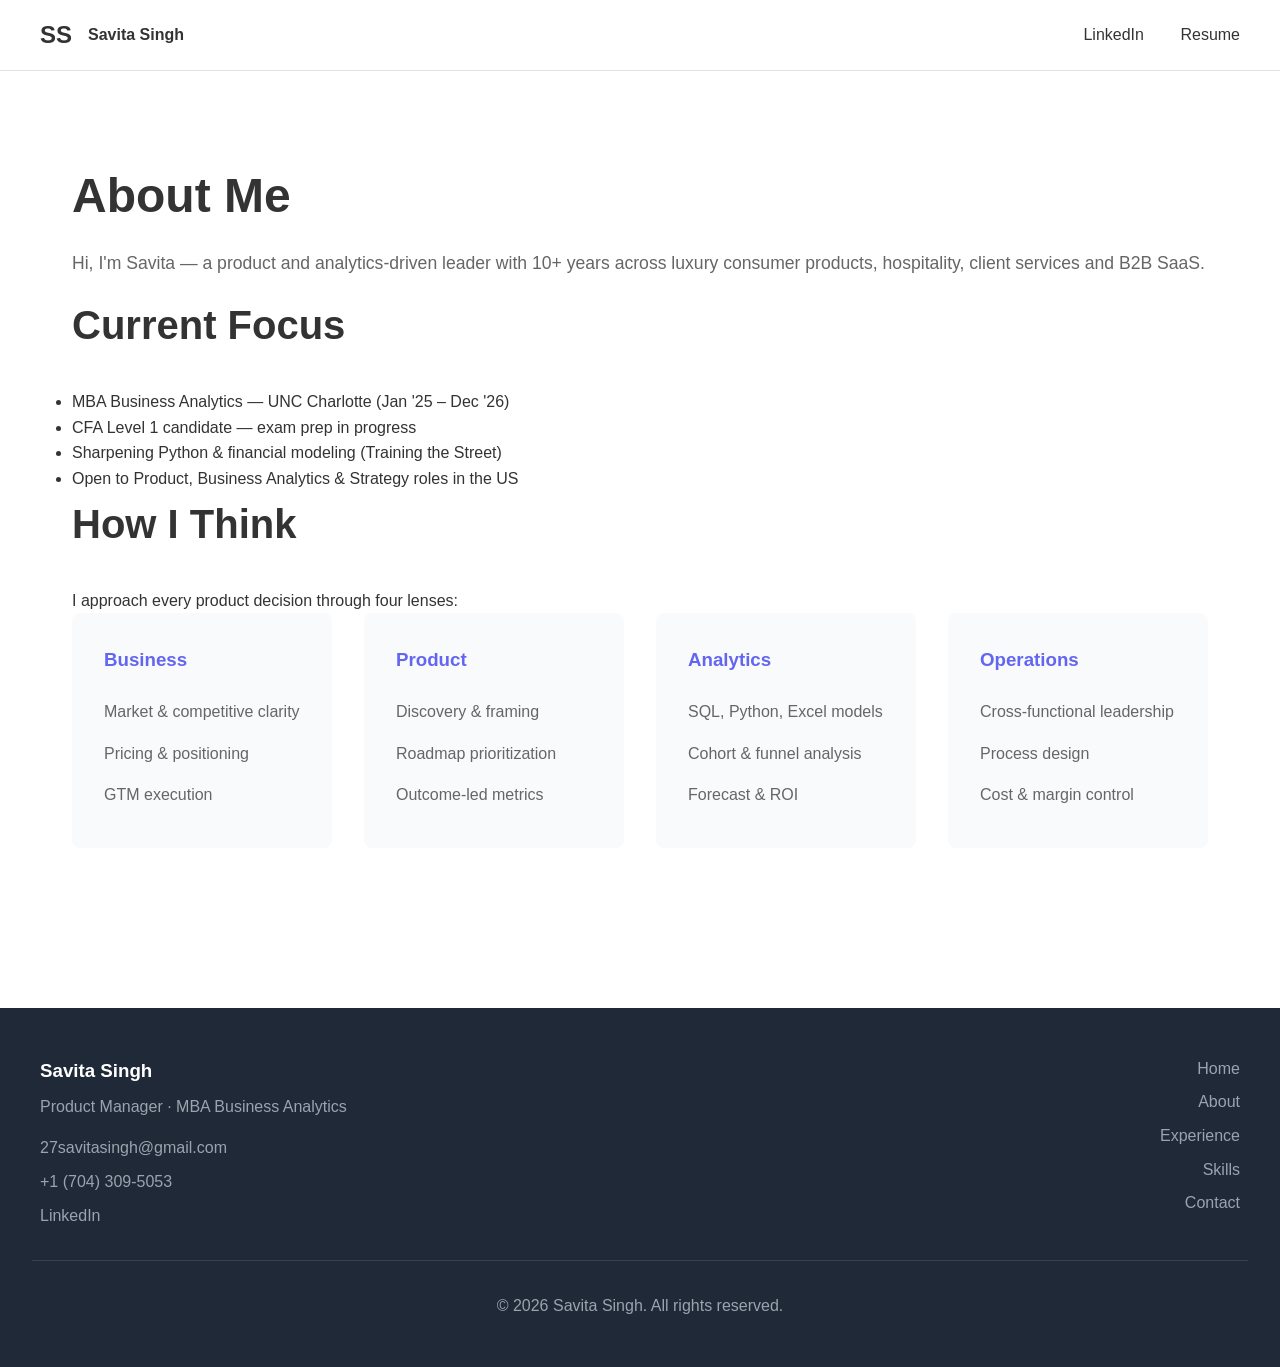
==== about.html @ 09a3bdda "Initial commit: Portfolio website" ====
<!DOCTYPE html>
<html lang="en">
<head>
    <meta charset="UTF-8">
    <meta name="viewport" content="width=device-width, initial-scale=1.0">
    <title>About - Savita Singh</title>
    <link rel="stylesheet" href="styles.css">
</head>
<body>
    <header>
        <nav>
            <div class="logo">SS</div>
            <div class="nav-title">Savita Singh</div>
            <div class="nav-links">
                <a href="https://www.linkedin.com/in/savitasinghs/" target="_blank">LinkedIn</a>
                <a href="savita-singh-resume.pdf" target="_blank">Resume</a>
            </div>
        </nav>
    </header>

    <main>
        <section>
            <h1>About Me</h1>
            <p class="intro">Hi, I'm Savita — a product and analytics-driven leader with 10+ years across luxury consumer products, hospitality, client services and B2B SaaS.</p>
            
            <h2>Current Focus</h2>
            <ul>
                <li>MBA Business Analytics — UNC Charlotte (Jan '25 – Dec '26)</li>
                <li>CFA Level 1 candidate — exam prep in progress</li>
                <li>Sharpening Python & financial modeling (Training the Street)</li>
                <li>Open to Product, Business Analytics & Strategy roles in the US</li>
            </ul>
            
            <h2>How I Think</h2>
            <p>I approach every product decision through four lenses:</p>
            
            <div class="lenses-grid">
                <div class="lens">
                    <h3>Business</h3>
                    <ul>
                        <li>Market & competitive clarity</li>
                        <li>Pricing & positioning</li>
                        <li>GTM execution</li>
                    </ul>
                </div>
                <div class="lens">
                    <h3>Product</h3>
                    <ul>
                        <li>Discovery & framing</li>
                        <li>Roadmap prioritization</li>
                        <li>Outcome-led metrics</li>
                    </ul>
                </div>
                <div class="lens">
                    <h3>Analytics</h3>
                    <ul>
                        <li>SQL, Python, Excel models</li>
                        <li>Cohort & funnel analysis</li>
                        <li>Forecast & ROI</li>
                    </ul>
                </div>
                <div class="lens">
                    <h3>Operations</h3>
                    <ul>
                        <li>Cross-functional leadership</li>
                        <li>Process design</li>
                        <li>Cost & margin control</li>
                    </ul>
                </div>
            </div>
        </section>
    </main>

    <footer>
        <div class="footer-content">
            <div class="footer-info">
                <h3>Savita Singh</h3>
                <p>Product Manager · MBA Business Analytics</p>
                <div class="contact-info">
                    <a href="mailto:27savitasingh@gmail.com">27savitasingh@gmail.com</a>
                    <a href="tel:+17043095053">+1 (704) 309-5053</a>
                    <a href="https://linkedin.com/">LinkedIn</a>
                </div>
            </div>
            <div class="footer-links">
                <a href="index.html">Home</a>
                <a href="about.html">About</a>
                <a href="experience.html">Experience</a>
                <a href="skills.html">Skills</a>
                <a href="contact.html">Contact</a>
            </div>
        </div>
        <p class="copyright">© 2026 Savita Singh. All rights reserved.</p>
    </footer>
</body>
</html>
---- styles.css ----
* {
    margin: 0;
    padding: 0;
    box-sizing: border-box;
}

body {
    font-family: -apple-system, BlinkMacSystemFont, 'Segoe UI', Roboto, Oxygen, Ubuntu, Cantarell, sans-serif;
    line-height: 1.6;
    color: #333;
}

header {
    background: #fff;
    border-bottom: 1px solid #e0e0e0;
    padding: 1rem 2rem;
    position: sticky;
    top: 0;
    z-index: 100;
}

nav {
    display: flex;
    align-items: center;
    max-width: 1200px;
    margin: 0 auto;
}

.logo {
    font-weight: bold;
    font-size: 1.5rem;
    margin-right: 1rem;
}

.nav-title {
    font-weight: 600;
    margin-right: auto;
}

.nav-links a {
    margin-left: 2rem;
    text-decoration: none;
    color: #333;
    font-weight: 500;
}

.nav-links a:hover {
    color: #6366f1;
}

main {
    max-width: 1200px;
    margin: 0 auto;
    padding: 2rem;
}

section {
    margin: 4rem 0;
}

.hero {
    display: grid;
    grid-template-columns: 1fr 1fr;
    gap: 4rem;
    align-items: center;
    min-height: 60vh;
}

.tagline {
    color: #6366f1;
    font-weight: 600;
    margin-bottom: 1rem;
}

h1 {
    font-size: 3rem;
    line-height: 1.2;
    margin-bottom: 1.5rem;
}

.intro {
    font-size: 1.1rem;
    margin-bottom: 1rem;
    color: #666;
}

.location {
    color: #999;
    margin-bottom: 2rem;
}

.cta-buttons {
    display: flex;
    gap: 1rem;
}

.btn {
    padding: 0.75rem 1.5rem;
    text-decoration: none;
    border-radius: 0.5rem;
    font-weight: 600;
    display: inline-block;
}

.btn-primary {
    background: #6366f1;
    color: white;
}

.btn-primary:hover {
    background: #4f46e5;
}

.btn-secondary {
    background: #f3f4f6;
    color: #333;
}

.btn-secondary:hover {
    background: #e5e7eb;
}

.hero-image img {
    width: 100%;
    border-radius: 1rem;
}

.stats {
    display: grid;
    grid-template-columns: repeat(4, 1fr);
    gap: 2rem;
    text-align: center;
    padding: 3rem 0;
    border-top: 1px solid #e0e0e0;
    border-bottom: 1px solid #e0e0e0;
}

.stat-number {
    font-size: 3rem;
    font-weight: bold;
    color: #6366f1;
}

.stat-label {
    color: #666;
    margin-top: 0.5rem;
}

.section-label {
    color: #6366f1;
    font-weight: 600;
    font-size: 0.875rem;
    letter-spacing: 0.1em;
    margin-bottom: 1rem;
}

h2 {
    font-size: 2.5rem;
    margin-bottom: 2rem;
}

.lenses-grid {
    display: grid;
    grid-template-columns: repeat(4, 1fr);
    gap: 2rem;
}

.lens {
    padding: 2rem;
    background: #f9fafb;
    border-radius: 0.5rem;
}

.lens h3 {
    margin-bottom: 1rem;
    color: #6366f1;
}

.lens ul {
    list-style: none;
}

.lens li {
    padding: 0.5rem 0;
    color: #666;
}

.link {
    color: #6366f1;
    text-decoration: none;
    font-weight: 600;
}

.link:hover {
    text-decoration: underline;
}

.case-studies {
    display: grid;
    gap: 3rem;
    margin-top: 2rem;
}

.case-study {
    padding: 2rem;
    border-left: 4px solid #6366f1;
    background: #f9fafb;
}

.case-label {
    color: #6366f1;
    font-weight: 600;
    font-size: 0.875rem;
    letter-spacing: 0.1em;
    margin-bottom: 0.5rem;
}

.case-study h3 {
    margin-bottom: 1rem;
}

.case-study ul {
    list-style: none;
}

.case-study li {
    padding: 0.5rem 0;
    color: #666;
}

.process-steps {
    display: grid;
    grid-template-columns: repeat(4, 1fr);
    gap: 2rem;
}

.step {
    text-align: center;
}

.step-number {
    font-size: 2rem;
    font-weight: bold;
    color: #6366f1;
    margin-bottom: 1rem;
}

.step h3 {
    margin-bottom: 0.5rem;
}

.step p {
    color: #666;
}

.current ul {
    list-style: none;
    font-size: 1.1rem;
}

.current li {
    padding: 0.75rem 0;
    padding-left: 1.5rem;
    position: relative;
}

.current li:before {
    content: "→";
    position: absolute;
    left: 0;
    color: #6366f1;
}

.cta {
    text-align: center;
    padding: 4rem 2rem;
    background: #f9fafb;
    border-radius: 1rem;
}

.cta p {
    font-size: 1.1rem;
    color: #666;
    margin-bottom: 2rem;
}

footer {
    background: #1f2937;
    color: white;
    padding: 3rem 2rem;
    margin-top: 4rem;
}

.footer-content {
    max-width: 1200px;
    margin: 0 auto;
    display: grid;
    grid-template-columns: 1fr 1fr;
    gap: 2rem;
}

.footer-info h3 {
    margin-bottom: 0.5rem;
}

.footer-info p {
    color: #9ca3af;
    margin-bottom: 1rem;
}

.contact-info {
    display: flex;
    flex-direction: column;
    gap: 0.5rem;
}

.contact-info a {
    color: #9ca3af;
    text-decoration: none;
}

.contact-info a:hover {
    color: white;
}

.footer-links {
    display: flex;
    flex-direction: column;
    gap: 0.5rem;
    align-items: flex-end;
}

.footer-links a {
    color: #9ca3af;
    text-decoration: none;
}

.footer-links a:hover {
    color: white;
}

.copyright {
    text-align: center;
    color: #9ca3af;
    margin-top: 2rem;
    padding-top: 2rem;
    border-top: 1px solid #374151;
}

@media (max-width: 768px) {
    .hero {
        grid-template-columns: 1fr;
    }
    
    .stats {
        grid-template-columns: repeat(2, 1fr);
    }
    
    .lenses-grid {
        grid-template-columns: 1fr;
    }
    
    .process-steps {
        grid-template-columns: 1fr;
    }
    
    .footer-content {
        grid-template-columns: 1fr;
    }
    
    .footer-links {
        align-items: flex-start;
    }
}

/* Additional styles for other pages */

.contact-page {
    max-width: 800px;
    margin: 4rem auto;
}

.contact-details {
    display: grid;
    grid-template-columns: repeat(2, 1fr);
    gap: 2rem;
    margin-top: 3rem;
}

.contact-item h3 {
    color: #6366f1;
    margin-bottom: 0.5rem;
}

.contact-item a {
    color: #333;
    text-decoration: none;
}

.contact-item a:hover {
    color: #6366f1;
}

.timeline {
    margin-top: 3rem;
}

.timeline-item {
    padding: 2rem;
    margin-bottom: 2rem;
    border-left: 4px solid #6366f1;
    background: #f9fafb;
}

.timeline-item h3 {
    color: #6366f1;
    margin-bottom: 0.5rem;
}

.timeline-item h4 {
    margin-bottom: 1rem;
}

.timeline-item p {
    margin-bottom: 0.75rem;
    color: #666;
}

.skills-section {
    margin-bottom: 3rem;
}

.skills-section h2 {
    color: #6366f1;
    font-size: 1.5rem;
    margin-bottom: 1rem;
}

.skills-section ul {
    list-style: none;
    display: grid;
    grid-template-columns: repeat(2, 1fr);
    gap: 0.5rem;
}

.skills-section li {
    padding: 0.5rem;
    background: #f9fafb;
    border-radius: 0.25rem;
}

@media (max-width: 768px) {
    .contact-details {
        grid-template-columns: 1fr;
    }
    
    .skills-section ul {
        grid-template-columns: 1fr;
    }
}
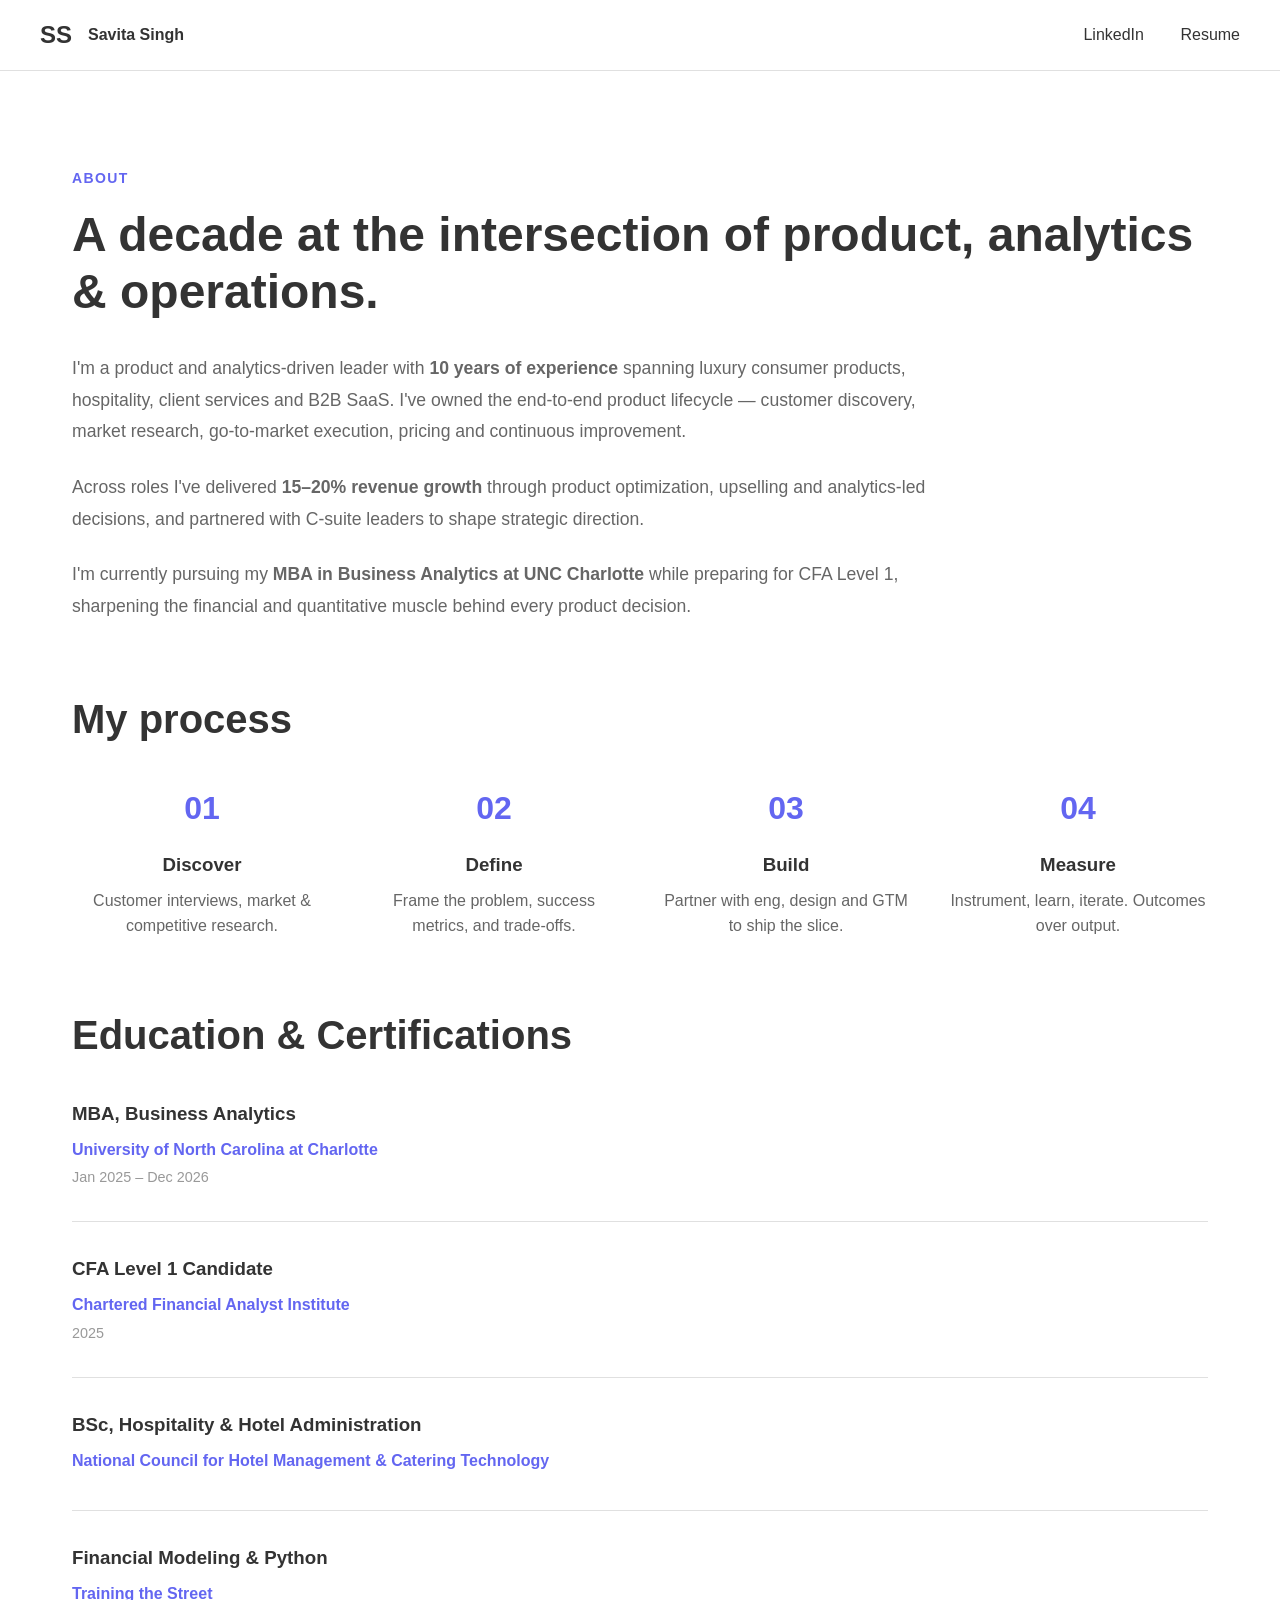
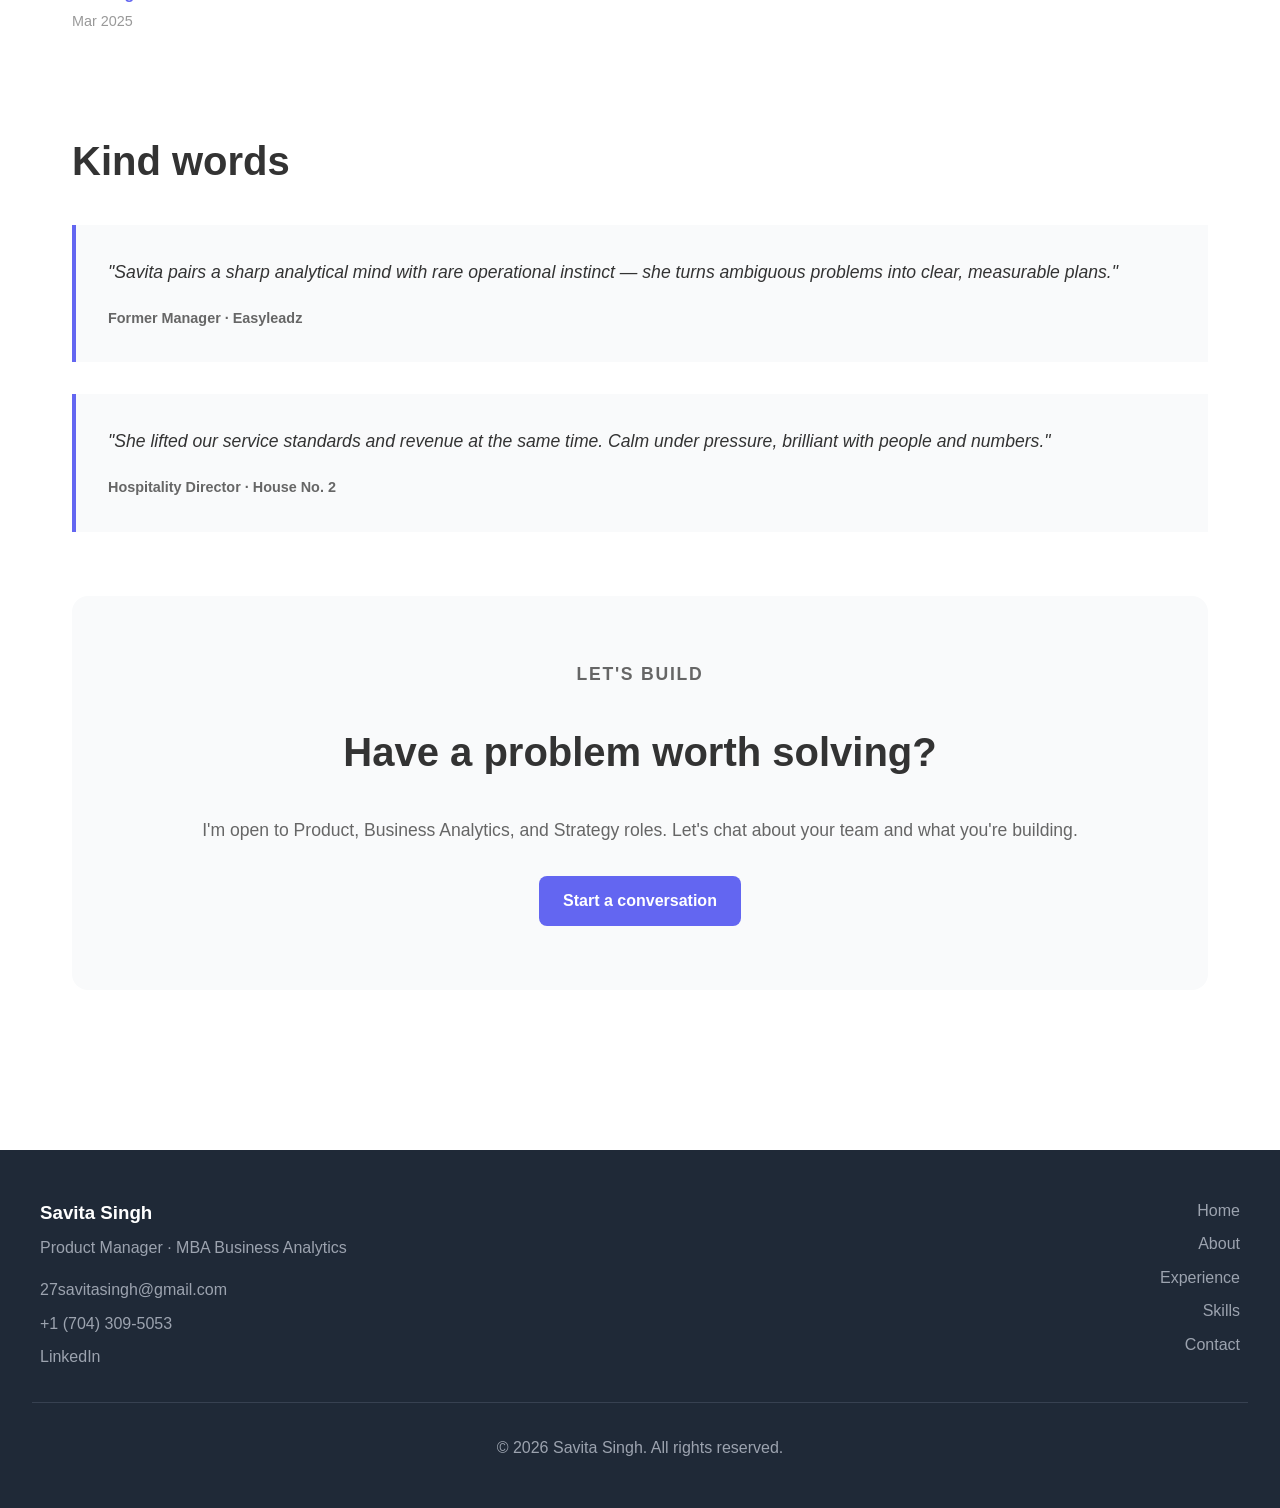
==== commit 7d6c3fdd: "Complete website clone with all missing elements: contact form, skill bars, education, testimonials," ====
--- a/about.html
+++ b/about.html
@@ -20,54 +20,94 @@
 
     <main>
         <section>
-            <h1>About Me</h1>
-            <p class="intro">Hi, I'm Savita — a product and analytics-driven leader with 10+ years across luxury consumer products, hospitality, client services and B2B SaaS.</p>
+            <p class="section-label">ABOUT</p>
+            <h1>A decade at the intersection of product, analytics & operations.</h1>
             
-            <h2>Current Focus</h2>
-            <ul>
-                <li>MBA Business Analytics — UNC Charlotte (Jan '25 – Dec '26)</li>
-                <li>CFA Level 1 candidate — exam prep in progress</li>
-                <li>Sharpening Python & financial modeling (Training the Street)</li>
-                <li>Open to Product, Business Analytics & Strategy roles in the US</li>
-            </ul>
-            
-            <h2>How I Think</h2>
-            <p>I approach every product decision through four lenses:</p>
-            
-            <div class="lenses-grid">
-                <div class="lens">
-                    <h3>Business</h3>
-                    <ul>
-                        <li>Market & competitive clarity</li>
-                        <li>Pricing & positioning</li>
-                        <li>GTM execution</li>
-                    </ul>
+            <div class="about-content">
+                <p>I'm a product and analytics-driven leader with <strong>10 years of experience</strong> spanning luxury consumer products, hospitality, client services and B2B SaaS. I've owned the end-to-end product lifecycle — customer discovery, market research, go-to-market execution, pricing and continuous improvement.</p>
+                
+                <p>Across roles I've delivered <strong>15–20% revenue growth</strong> through product optimization, upselling and analytics-led decisions, and partnered with C-suite leaders to shape strategic direction.</p>
+                
+                <p>I'm currently pursuing my <strong>MBA in Business Analytics at UNC Charlotte</strong> while preparing for CFA Level 1, sharpening the financial and quantitative muscle behind every product decision.</p>
+            </div>
+        </section>
+        
+        <section class="process">
+            <h2>My process</h2>
+            <div class="process-steps">
+                <div class="step">
+                    <div class="step-number">01</div>
+                    <h3>Discover</h3>
+                    <p>Customer interviews, market & competitive research.</p>
                 </div>
-                <div class="lens">
-                    <h3>Product</h3>
-                    <ul>
-                        <li>Discovery & framing</li>
-                        <li>Roadmap prioritization</li>
-                        <li>Outcome-led metrics</li>
-                    </ul>
+                <div class="step">
+                    <div class="step-number">02</div>
+                    <h3>Define</h3>
+                    <p>Frame the problem, success metrics, and trade-offs.</p>
                 </div>
-                <div class="lens">
-                    <h3>Analytics</h3>
-                    <ul>
-                        <li>SQL, Python, Excel models</li>
-                        <li>Cohort & funnel analysis</li>
-                        <li>Forecast & ROI</li>
-                    </ul>
+                <div class="step">
+                    <div class="step-number">03</div>
+                    <h3>Build</h3>
+                    <p>Partner with eng, design and GTM to ship the slice.</p>
                 </div>
-                <div class="lens">
-                    <h3>Operations</h3>
-                    <ul>
-                        <li>Cross-functional leadership</li>
-                        <li>Process design</li>
-                        <li>Cost & margin control</li>
-                    </ul>
+                <div class="step">
+                    <div class="step-number">04</div>
+                    <h3>Measure</h3>
+                    <p>Instrument, learn, iterate. Outcomes over output.</p>
                 </div>
             </div>
+        </section>
+        
+        <section class="education">
+            <h2>Education & Certifications</h2>
+            
+            <div class="education-item">
+                <h3>MBA, Business Analytics</h3>
+                <p class="institution">University of North Carolina at Charlotte</p>
+                <p class="date">Jan 2025 – Dec 2026</p>
+            </div>
+            
+            <div class="education-item">
+                <h3>CFA Level 1 Candidate</h3>
+                <p class="institution">Chartered Financial Analyst Institute</p>
+                <p class="date">2025</p>
+            </div>
+            
+            <div class="education-item">
+                <h3>BSc, Hospitality & Hotel Administration</h3>
+                <p class="institution">National Council for Hotel Management & Catering Technology</p>
+            </div>
+            
+            <div class="education-item">
+                <h3>Financial Modeling & Python</h3>
+                <p class="institution">Training the Street</p>
+                <p class="date">Mar 2025</p>
+            </div>
+        </section>
+        
+        <section class="testimonials">
+            <h2>Kind words</h2>
+            
+            <div class="testimonial">
+                <blockquote>
+                    <p>"Savita pairs a sharp analytical mind with rare operational instinct — she turns ambiguous problems into clear, measurable plans."</p>
+                    <cite>Former Manager · Easyleadz</cite>
+                </blockquote>
+            </div>
+            
+            <div class="testimonial">
+                <blockquote>
+                    <p>"She lifted our service standards and revenue at the same time. Calm under pressure, brilliant with people and numbers."</p>
+                    <cite>Hospitality Director · House No. 2</cite>
+                </blockquote>
+            </div>
+        </section>
+        
+        <section class="cta">
+            <p class="section-label">LET'S BUILD</p>
+            <h2>Have a problem worth solving?</h2>
+            <p>I'm open to Product, Business Analytics, and Strategy roles. Let's chat about your team and what you're building.</p>
+            <a href="contact.html" class="btn btn-primary">Start a conversation</a>
         </section>
     </main>
 
@@ -79,7 +119,7 @@
                 <div class="contact-info">
                     <a href="mailto:27savitasingh@gmail.com">27savitasingh@gmail.com</a>
                     <a href="tel:+17043095053">+1 (704) 309-5053</a>
-                    <a href="https://linkedin.com/">LinkedIn</a>
+                    <a href="https://www.linkedin.com/in/savitasinghs/" target="_blank">LinkedIn</a>
                 </div>
             </div>
             <div class="footer-links">
--- a/styles.css
+++ b/styles.css
@@ -251,6 +251,28 @@
 
 .step p {
     color: #666;
+}
+
+.companies {
+    text-align: center;
+    padding: 3rem 0;
+    background: #f9fafb;
+    border-radius: 1rem;
+}
+
+.company-logos {
+    display: flex;
+    flex-wrap: wrap;
+    justify-content: center;
+    align-items: center;
+    gap: 2rem;
+    margin-top: 2rem;
+}
+
+.company-name {
+    font-weight: 600;
+    color: #666;
+    font-size: 1.1rem;
 }
 
 .current ul {
@@ -458,3 +480,273 @@
         grid-template-columns: 1fr;
     }
 }
+
+/* Contact Form Styles */
+.contact-links {
+    display: flex;
+    gap: 2rem;
+    margin: 2rem 0;
+    flex-wrap: wrap;
+}
+
+.contact-links a {
+    color: #6366f1;
+    text-decoration: none;
+    font-weight: 600;
+}
+
+.contact-links a:hover {
+    text-decoration: underline;
+}
+
+.contact-form {
+    max-width: 600px;
+    margin-top: 3rem;
+}
+
+.form-group {
+    margin-bottom: 1.5rem;
+}
+
+.form-group label {
+    display: block;
+    margin-bottom: 0.5rem;
+    font-weight: 600;
+    color: #333;
+}
+
+.form-group input,
+.form-group textarea {
+    width: 100%;
+    padding: 0.75rem;
+    border: 1px solid #e0e0e0;
+    border-radius: 0.5rem;
+    font-family: inherit;
+    font-size: 1rem;
+}
+
+.form-group input:focus,
+.form-group textarea:focus {
+    outline: none;
+    border-color: #6366f1;
+}
+
+.form-group textarea {
+    resize: vertical;
+}
+
+/* Skills Page Styles */
+.skills-category {
+    margin-bottom: 3rem;
+}
+
+.skills-category h3 {
+    color: #6366f1;
+    font-size: 1.5rem;
+    margin-bottom: 1.5rem;
+}
+
+.skill-item {
+    margin-bottom: 1.5rem;
+}
+
+.skill-header {
+    display: flex;
+    justify-content: space-between;
+    margin-bottom: 0.5rem;
+    font-weight: 600;
+}
+
+.skill-bar {
+    height: 8px;
+    background: #e0e0e0;
+    border-radius: 4px;
+    overflow: hidden;
+}
+
+.skill-progress {
+    height: 100%;
+    background: #6366f1;
+    transition: width 0.3s ease;
+}
+
+.tools-section {
+    margin-top: 4rem;
+    text-align: center;
+}
+
+.tools-grid {
+    display: flex;
+    flex-wrap: wrap;
+    justify-content: center;
+    gap: 1rem;
+    margin-top: 2rem;
+}
+
+.tool-badge {
+    padding: 0.5rem 1rem;
+    background: #f9fafb;
+    border: 1px solid #e0e0e0;
+    border-radius: 0.5rem;
+    font-weight: 600;
+    color: #666;
+}
+
+/* About Page Styles */
+.about-content {
+    max-width: 900px;
+    margin: 2rem 0;
+}
+
+.about-content p {
+    font-size: 1.1rem;
+    line-height: 1.8;
+    margin-bottom: 1.5rem;
+    color: #666;
+}
+
+.education {
+    margin: 4rem 0;
+}
+
+.education-item {
+    margin-bottom: 2rem;
+    padding-bottom: 2rem;
+    border-bottom: 1px solid #e0e0e0;
+}
+
+.education-item:last-child {
+    border-bottom: none;
+}
+
+.education-item h3 {
+    color: #333;
+    margin-bottom: 0.5rem;
+}
+
+.institution {
+    color: #6366f1;
+    font-weight: 600;
+    margin-bottom: 0.25rem;
+}
+
+.date {
+    color: #999;
+    font-size: 0.9rem;
+}
+
+.testimonials {
+    margin: 4rem 0;
+}
+
+.testimonial {
+    margin-bottom: 2rem;
+}
+
+.testimonial blockquote {
+    background: #f9fafb;
+    padding: 2rem;
+    border-left: 4px solid #6366f1;
+    margin: 0;
+}
+
+.testimonial p {
+    font-size: 1.1rem;
+    line-height: 1.8;
+    color: #333;
+    margin-bottom: 1rem;
+    font-style: italic;
+}
+
+.testimonial cite {
+    color: #666;
+    font-style: normal;
+    font-weight: 600;
+    font-size: 0.9rem;
+}
+
+/* Experience Page Styles */
+.experience-filters {
+    display: flex;
+    gap: 1rem;
+    margin: 2rem 0;
+    flex-wrap: wrap;
+}
+
+.filter-btn {
+    padding: 0.5rem 1.5rem;
+    border: 1px solid #e0e0e0;
+    background: white;
+    border-radius: 0.5rem;
+    font-weight: 600;
+    cursor: pointer;
+    transition: all 0.3s ease;
+}
+
+.filter-btn:hover {
+    border-color: #6366f1;
+    color: #6366f1;
+}
+
+.filter-btn.active {
+    background: #6366f1;
+    color: white;
+    border-color: #6366f1;
+}
+
+.experience-list {
+    margin-top: 3rem;
+}
+
+.experience-item {
+    margin-bottom: 3rem;
+    padding: 2rem;
+    background: #f9fafb;
+    border-left: 4px solid #6366f1;
+    border-radius: 0.5rem;
+}
+
+.experience-item h3 {
+    color: #333;
+    margin-bottom: 0.5rem;
+}
+
+.job-meta {
+    color: #999;
+    font-size: 0.9rem;
+    margin-bottom: 0.25rem;
+}
+
+.company {
+    color: #666;
+    font-weight: 600;
+    margin-bottom: 0.5rem;
+}
+
+.highlight {
+    color: #6366f1;
+    font-weight: 600;
+    font-size: 0.9rem;
+    margin-bottom: 1rem;
+}
+
+.experience-item ul {
+    list-style: none;
+    padding-left: 0;
+}
+
+.experience-item li {
+    padding: 0.5rem 0;
+    padding-left: 1.5rem;
+    position: relative;
+    color: #666;
+    line-height: 1.6;
+}
+
+.experience-item li:before {
+    content: "•";
+    position: absolute;
+    left: 0;
+    color: #6366f1;
+    font-weight: bold;
+}
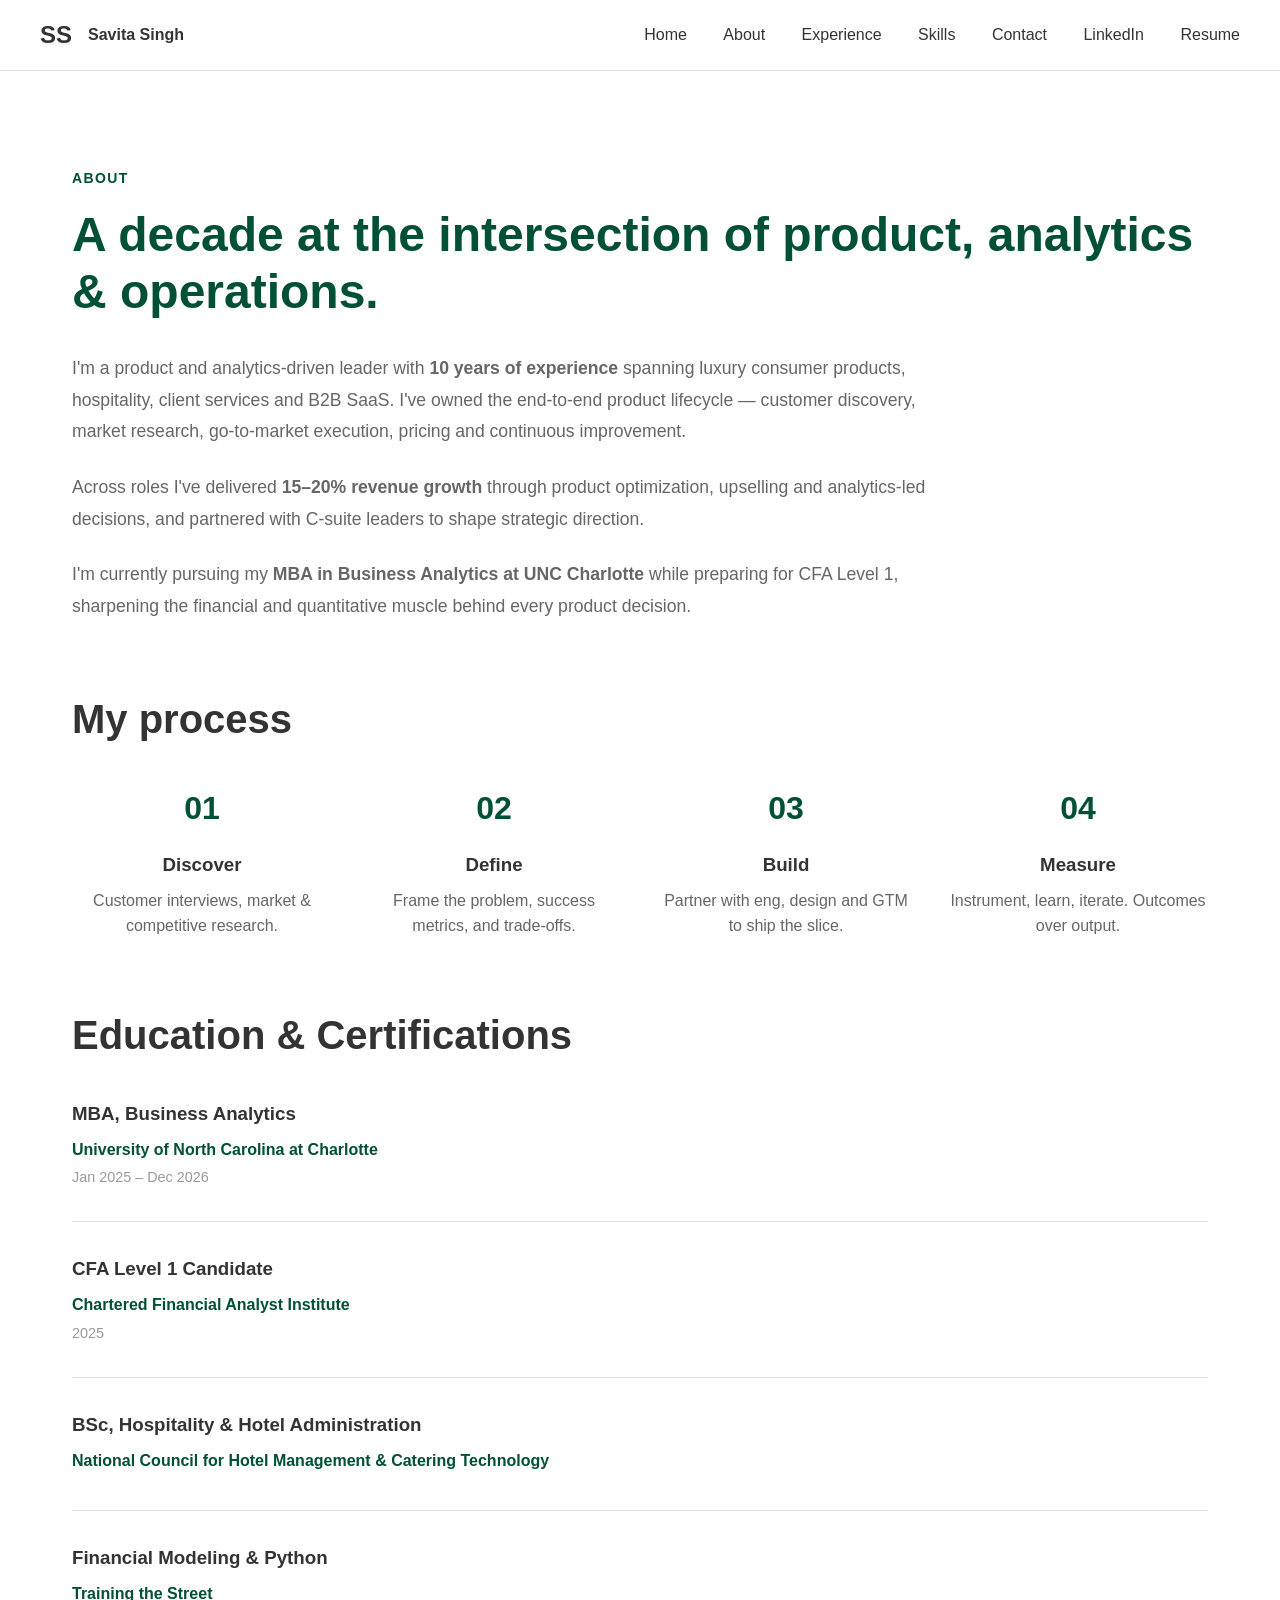
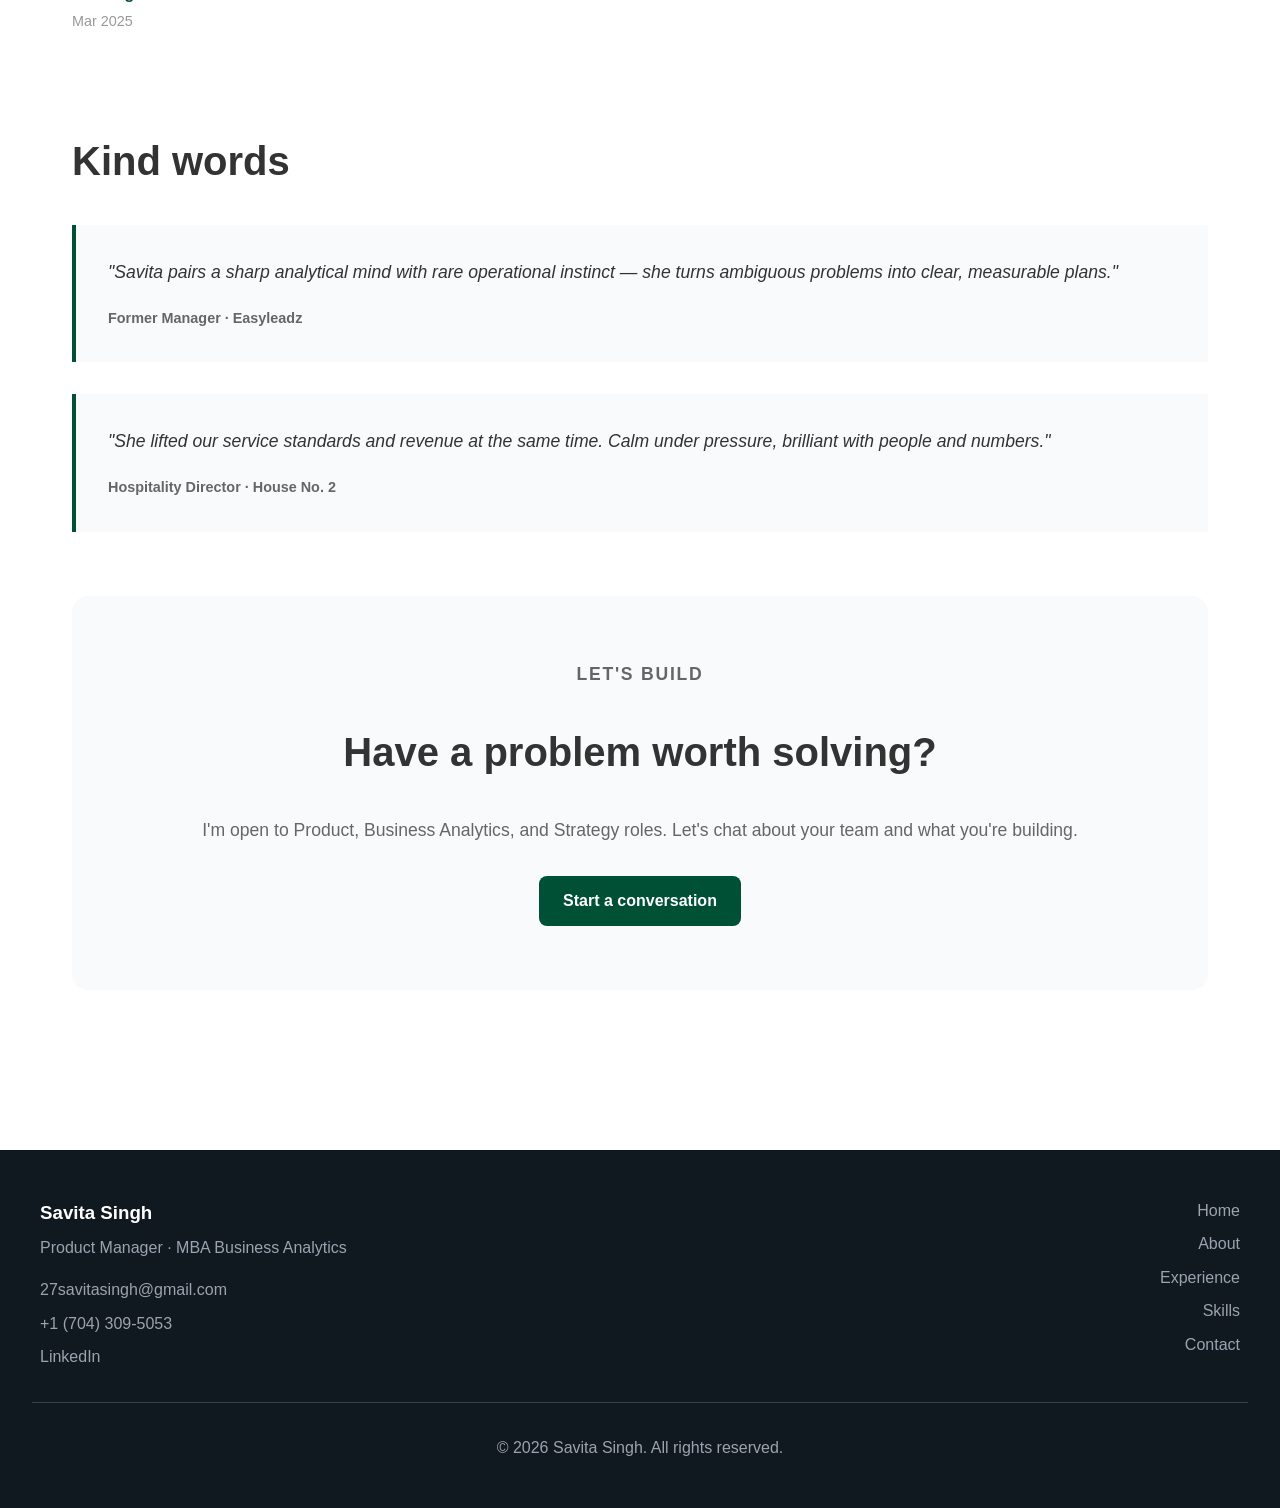
==== commit 3de9155f: "Add navigation links to all pages in top bar (Home, About, Experience, Skills, Contact)" ====
--- a/about.html
+++ b/about.html
@@ -12,6 +12,11 @@
             <div class="logo">SS</div>
             <div class="nav-title">Savita Singh</div>
             <div class="nav-links">
+                <a href="index.html">Home</a>
+                <a href="about.html">About</a>
+                <a href="experience.html">Experience</a>
+                <a href="skills.html">Skills</a>
+                <a href="contact.html">Contact</a>
                 <a href="https://www.linkedin.com/in/savitasinghs/" target="_blank">LinkedIn</a>
                 <a href="savita-singh-resume.pdf" target="_blank">Resume</a>
             </div>
--- a/styles.css
+++ b/styles.css
@@ -8,6 +8,16 @@
     font-family: -apple-system, BlinkMacSystemFont, 'Segoe UI', Roboto, Oxygen, Ubuntu, Cantarell, sans-serif;
     line-height: 1.6;
     color: #333;
+}
+
+:root {
+    --charlotte-green: #005035;
+    --niner-gold: #A49665;
+    --jasper: #F1E6B2;
+    --pine-green: #899064;
+    --clay-red: #802F2D;
+    --sky-blue: #007377;
+    --ore-black: #101820;
 }
 
 header {
@@ -45,7 +55,7 @@
 }
 
 .nav-links a:hover {
-    color: #6366f1;
+    color: #005035;
 }
 
 main {
@@ -67,7 +77,7 @@
 }
 
 .tagline {
-    color: #6366f1;
+    color: #A49665;
     font-weight: 600;
     margin-bottom: 1rem;
 }
@@ -76,6 +86,7 @@
     font-size: 3rem;
     line-height: 1.2;
     margin-bottom: 1.5rem;
+    color: #005035;
 }
 
 .intro {
@@ -103,21 +114,22 @@
 }
 
 .btn-primary {
-    background: #6366f1;
+    background: #005035;
     color: white;
 }
 
 .btn-primary:hover {
-    background: #4f46e5;
+    background: #007377;
 }
 
 .btn-secondary {
-    background: #f3f4f6;
-    color: #333;
+    background: #F1E6B2;
+    color: #101820;
 }
 
 .btn-secondary:hover {
-    background: #e5e7eb;
+    background: #A49665;
+    color: white;
 }
 
 .hero-image img {
@@ -138,7 +150,7 @@
 .stat-number {
     font-size: 3rem;
     font-weight: bold;
-    color: #6366f1;
+    color: #005035;
 }
 
 .stat-label {
@@ -147,7 +159,7 @@
 }
 
 .section-label {
-    color: #6366f1;
+    color: #005035;
     font-weight: 600;
     font-size: 0.875rem;
     letter-spacing: 0.1em;
@@ -173,7 +185,7 @@
 
 .lens h3 {
     margin-bottom: 1rem;
-    color: #6366f1;
+    color: #005035;
 }
 
 .lens ul {
@@ -186,7 +198,7 @@
 }
 
 .link {
-    color: #6366f1;
+    color: #005035;
     text-decoration: none;
     font-weight: 600;
 }
@@ -203,12 +215,12 @@
 
 .case-study {
     padding: 2rem;
-    border-left: 4px solid #6366f1;
+    border-left: 4px solid #005035;
     background: #f9fafb;
 }
 
 .case-label {
-    color: #6366f1;
+    color: #005035;
     font-weight: 600;
     font-size: 0.875rem;
     letter-spacing: 0.1em;
@@ -241,7 +253,7 @@
 .step-number {
     font-size: 2rem;
     font-weight: bold;
-    color: #6366f1;
+    color: #005035;
     margin-bottom: 1rem;
 }
 
@@ -290,7 +302,7 @@
     content: "→";
     position: absolute;
     left: 0;
-    color: #6366f1;
+    color: #005035;
 }
 
 .cta {
@@ -307,7 +319,7 @@
 }
 
 footer {
-    background: #1f2937;
+    background: #101820;
     color: white;
     padding: 3rem 2rem;
     margin-top: 4rem;
@@ -410,7 +422,7 @@
 }
 
 .contact-item h3 {
-    color: #6366f1;
+    color: #005035;
     margin-bottom: 0.5rem;
 }
 
@@ -420,7 +432,7 @@
 }
 
 .contact-item a:hover {
-    color: #6366f1;
+    color: #005035;
 }
 
 .timeline {
@@ -430,12 +442,12 @@
 .timeline-item {
     padding: 2rem;
     margin-bottom: 2rem;
-    border-left: 4px solid #6366f1;
+    border-left: 4px solid #005035;
     background: #f9fafb;
 }
 
 .timeline-item h3 {
-    color: #6366f1;
+    color: #005035;
     margin-bottom: 0.5rem;
 }
 
@@ -453,7 +465,7 @@
 }
 
 .skills-section h2 {
-    color: #6366f1;
+    color: #005035;
     font-size: 1.5rem;
     margin-bottom: 1rem;
 }
@@ -490,7 +502,7 @@
 }
 
 .contact-links a {
-    color: #6366f1;
+    color: #005035;
     text-decoration: none;
     font-weight: 600;
 }
@@ -528,7 +540,7 @@
 .form-group input:focus,
 .form-group textarea:focus {
     outline: none;
-    border-color: #6366f1;
+    border-color: #005035;
 }
 
 .form-group textarea {
@@ -541,7 +553,7 @@
 }
 
 .skills-category h3 {
-    color: #6366f1;
+    color: #005035;
     font-size: 1.5rem;
     margin-bottom: 1.5rem;
 }
@@ -566,7 +578,7 @@
 
 .skill-progress {
     height: 100%;
-    background: #6366f1;
+    background: #005035;
     transition: width 0.3s ease;
 }
 
@@ -625,7 +637,7 @@
 }
 
 .institution {
-    color: #6366f1;
+    color: #005035;
     font-weight: 600;
     margin-bottom: 0.25rem;
 }
@@ -646,7 +658,7 @@
 .testimonial blockquote {
     background: #f9fafb;
     padding: 2rem;
-    border-left: 4px solid #6366f1;
+    border-left: 4px solid #005035;
     margin: 0;
 }
 
@@ -684,14 +696,14 @@
 }
 
 .filter-btn:hover {
-    border-color: #6366f1;
-    color: #6366f1;
+    border-color: #005035;
+    color: #005035;
 }
 
 .filter-btn.active {
-    background: #6366f1;
+    background: #005035;
     color: white;
-    border-color: #6366f1;
+    border-color: #005035;
 }
 
 .experience-list {
@@ -702,7 +714,7 @@
     margin-bottom: 3rem;
     padding: 2rem;
     background: #f9fafb;
-    border-left: 4px solid #6366f1;
+    border-left: 4px solid #005035;
     border-radius: 0.5rem;
 }
 
@@ -724,7 +736,7 @@
 }
 
 .highlight {
-    color: #6366f1;
+    color: #005035;
     font-weight: 600;
     font-size: 0.9rem;
     margin-bottom: 1rem;
@@ -747,6 +759,6 @@
     content: "•";
     position: absolute;
     left: 0;
-    color: #6366f1;
+    color: #005035;
     font-weight: bold;
 }
